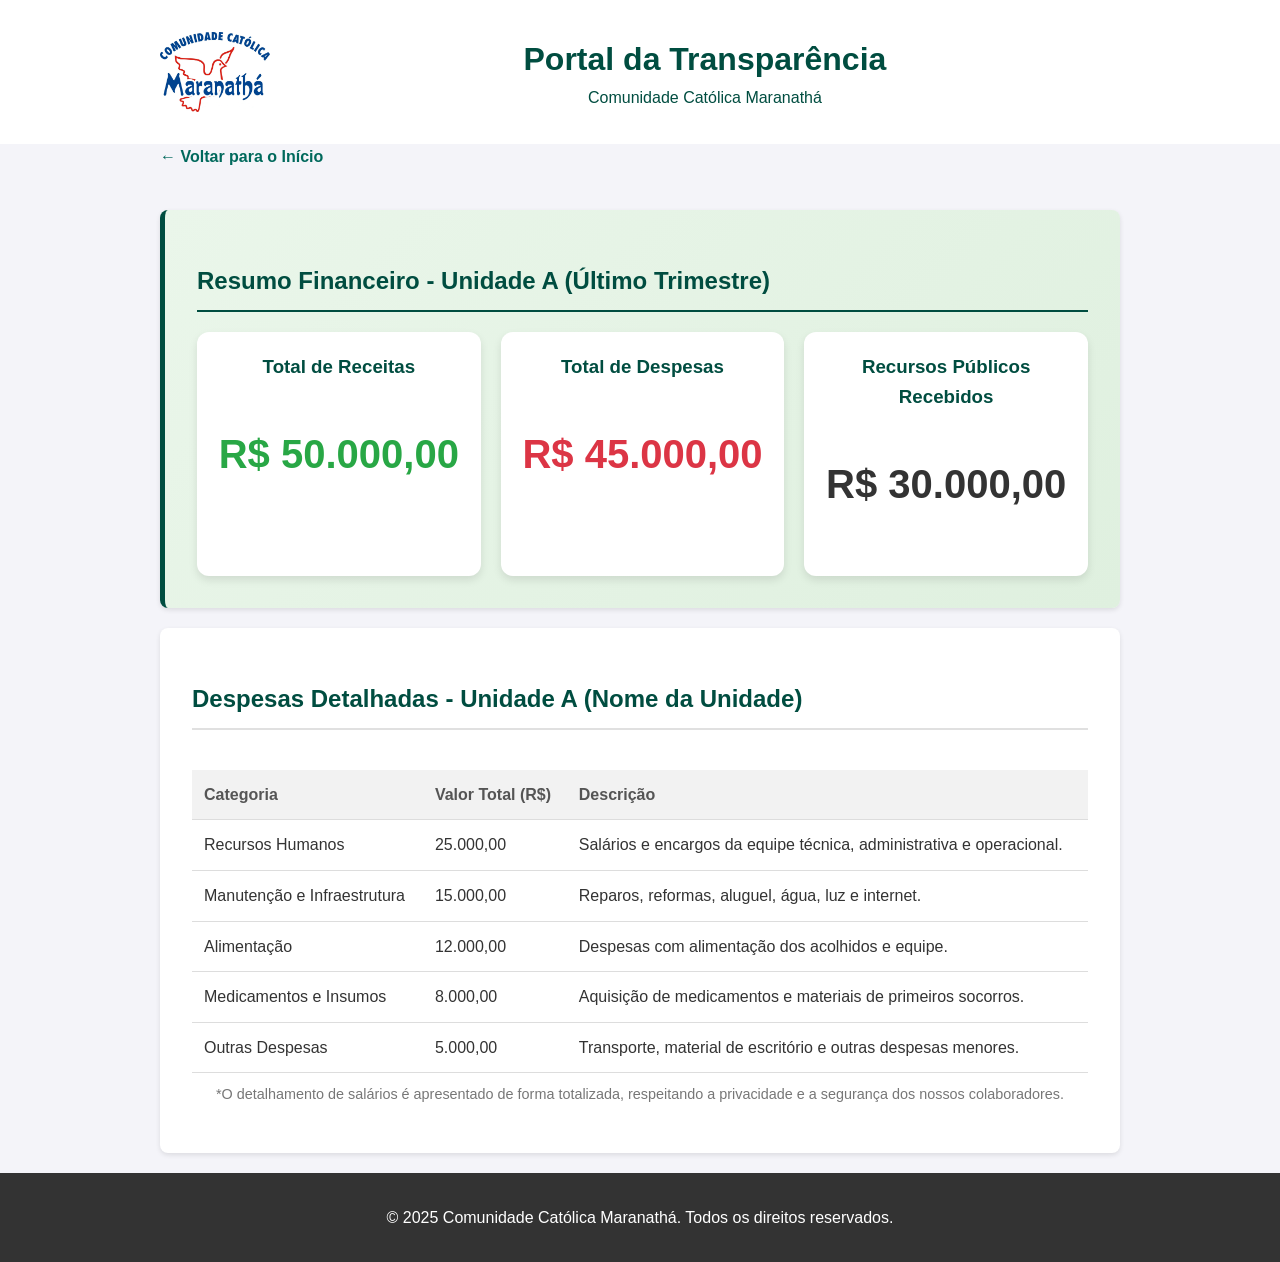
==== unidade-b.html @ f8cf5626 "primeiro dia" ====
<!DOCTYPE html>
<html lang="pt-BR">
<head>
    <meta charset="UTF-8">
    <meta name="viewport" content="width=device-width, initial-scale=1.0">
    <title>Unidade A - Portal da Transparência</title>
    <link rel="stylesheet" href="style.css">
</head>
<body>

    <header>
        <div class="header-content container">
            <img src="./logo.png" alt="Logo da Comunidade Católica Maranathá" class="logo">
            <div class="header-text">
                <h1>Portal da Transparência</h1>
                <p>Comunidade Católica Maranathá</p>
            </div>
        </div>
    </header>

    <main class="container">
        
        <a href="index.html" class="back-link">&larr; Voltar para o Início</a>

        <section class="summary-section">
            <h2>Resumo Financeiro - Unidade A (Último Trimestre)</h2>
            <div class="summary-grid">
                <div class="summary-card">
                    <h3>Total de Receitas</h3>
                    <p class="value green-text">R$ 50.000,00</p>
                </div>
                <div class="summary-card">
                    <h3>Total de Despesas</h3>
                    <p class="value red-text">R$ 45.000,00</p>
                </div>
                <div class="summary-card">
                    <h3>Recursos Públicos Recebidos</h3>
                    <p class="value">R$ 30.000,00</p>
                </div>
            </div>
        </section>

        <section class="details-section">
            <h2>Despesas Detalhadas - Unidade A (Nome da Unidade)</h2>
            <div class="table-container">
                <table>
                    <thead>
                        <tr>
                            <th>Categoria</th>
                            <th>Valor Total (R$)</th>
                            <th>Descrição</th>
                        </tr>
                    </thead>
                    <tbody>
                        <tr>
                            <td>Recursos Humanos</td>
                            <td>25.000,00</td>
                            <td>Salários e encargos da equipe técnica, administrativa e operacional.</td>
                        </tr>
                        <tr>
                            <td>Manutenção e Infraestrutura</td>
                            <td>15.000,00</td>
                            <td>Reparos, reformas, aluguel, água, luz e internet.</td>
                        </tr>
                        <tr>
                            <td>Alimentação</td>
                            <td>12.000,00</td>
                            <td>Despesas com alimentação dos acolhidos e equipe.</td>
                        </tr>
                        <tr>
                            <td>Medicamentos e Insumos</td>
                            <td>8.000,00</td>
                            <td>Aquisição de medicamentos e materiais de primeiros socorros.</td>
                        </tr>
                        <tr>
                            <td>Outras Despesas</td>
                            <td>5.000,00</td>
                            <td>Transporte, material de escritório e outras despesas menores.</td>
                        </tr>
                    </tbody>
                </table>
            </div>
            <p class="note">*O detalhamento de salários é apresentado de forma totalizada, respeitando a privacidade e a segurança dos nossos colaboradores.</p>
        </section>

    </main>

    <footer>
        <div class="container">
            <p>&copy; 2025 Comunidade Católica Maranathá. Todos os direitos reservados.</p>
        </div>
    </footer>

</body>
</html>
---- style.css ----
/* Estilos Globais */
body {
    font-family: Arial, sans-serif;
    line-height: 1.6;
    margin: 0;
    padding: 0;
    background-color: #f4f4f9;
    color: #333;
}

.container {
    max-width: 960px;
    margin: auto;
    padding: 0 20px;
}

/* Header */
header {
    background-color: #ffffff;
    padding: 2rem 0;
    text-align: center;
}

/* Estilos para o Cabeçalho com a Logo */
.header-content {
    display: flex;
    align-items: center;
    justify-content: flex-start;
    padding: 0 20px;
    text-align: left;
}

.header-content .header-text {
    text-align: center;
    flex-grow: 1;
}

.header-content .header-text h1,
.header-content .header-text p {
    margin: 0;
    color: #004d40;
}

.logo {
    height: 80px;
    margin-right: 20px;
}

/* Centraliza o conteúdo principal para telas menores */
@media (max-width: 768px) {
    .header-content {
        flex-direction: column;
        align-items: center;
        text-align: center;
    }
    .logo {
        margin-right: 0;
        margin-bottom: 10px;
    }
}

/* Seções */
section {
    background: #fff;
    padding: 2rem;
    margin: 20px 0;
    border-radius: 8px;
    box-shadow: 0 2px 5px rgba(0,0,0,0.1);
}

h2 {
    color: #004d40;
    border-bottom: 2px solid #e0e0e0;
    padding-bottom: 10px;
}

/* NOVO ESTILO PARA O MENU DE UNIDADES */
.unit-nav {
    margin: 20px 0;
    padding: 20px;
    background-color: #eaf6ea;
    border-radius: 8px;
    box-shadow: 0 2px 5px rgba(0,0,0,0.1);
}

.unit-nav h3 {
    margin-top: 0;
    color: #004d40;
    text-align: center;
}

.unit-nav ul {
    list-style: none;
    padding: 0;
    display: grid;
    grid-template-columns: repeat(auto-fit, minmax(200px, 1fr));
    gap: 15px;
}

.unit-nav a {
    display: block;
    text-decoration: none;
    background-color: #ffffff;
    color: #004d40;
    font-weight: bold;
    text-align: center;
    padding: 20px;
    border-radius: 8px;
    box-shadow: 0 2px 5px rgba(0,0,0,0.1);
    transition: transform 0.3s ease, box-shadow 0.3s ease;
}

.unit-nav a:hover {
    transform: translateY(-5px);
    box-shadow: 0 4px 10px rgba(0,0,0,0.2);
}

/* NOVO ESTILO PARA O QUADRO INFORMATIVO (summary-grid) */
.summary-section {
    background: linear-gradient(135deg, #eaf6ea, #dff0df);
    border-left: 5px solid #004d40;
}

.summary-section h2 {
    color: #004d40;
    border-bottom: 2px solid #004d40;
}

.summary-grid {
    display: grid;
    grid-template-columns: repeat(auto-fit, minmax(200px, 1fr));
    gap: 20px;
}

.summary-card {
    background: #fff;
    padding: 20px;
    border-radius: 12px;
    text-align: center;
    box-shadow: 0 4px 8px rgba(0,0,0,0.1);
    transition: transform 0.3s ease, box-shadow 0.3s ease;
}

.summary-card:hover {
    transform: translateY(-5px);
    box-shadow: 0 6px 12px rgba(0,0,0,0.2);
}

.summary-card h3 {
    margin: 0 0 10px 0;
    color: #004d40;
}

.summary-card .value {
    font-size: 2.5rem;
    font-weight: bold;
}

.green-text { color: #28a745; }
.red-text { color: #dc3545; }

/* Tabela de Despesas */
.table-container {
    overflow-x: auto;
}

table {
    width: 100%;
    border-collapse: collapse;
    margin-top: 20px;
}

table th, table td {
    text-align: left;
    padding: 12px;
    border-bottom: 1px solid #ddd;
}

table th {
    background-color: #f2f2f2;
    color: #555;
}

.note {
    font-size: 0.9em;
    color: #777;
    margin-top: 10px;
    text-align: center;
}

/* Botões (Links) */
.report-links {
    display: flex;
    flex-wrap: wrap;
    gap: 15px;
    justify-content: center;
}

.button {
    display: inline-block;
    background-color: #00695c;
    color: #fff;
    padding: 10px 20px;
    text-decoration: none;
    border-radius: 5px;
    transition: background-color 0.3s ease;
}

.button:hover {
    background-color: #004d40;
}

/* Footer */
footer {
    text-align: center;
    padding: 1rem 0;
    background-color: #333;
    color: #fff;
    margin-top: 20px;
}

/* Estilo para o link de voltar */
.back-link {
    display: inline-block;
    margin-bottom: 20px;
    color: #00695c;
    text-decoration: none;
    font-weight: bold;
}

.back-link:hover {
    text-decoration: underline;
}
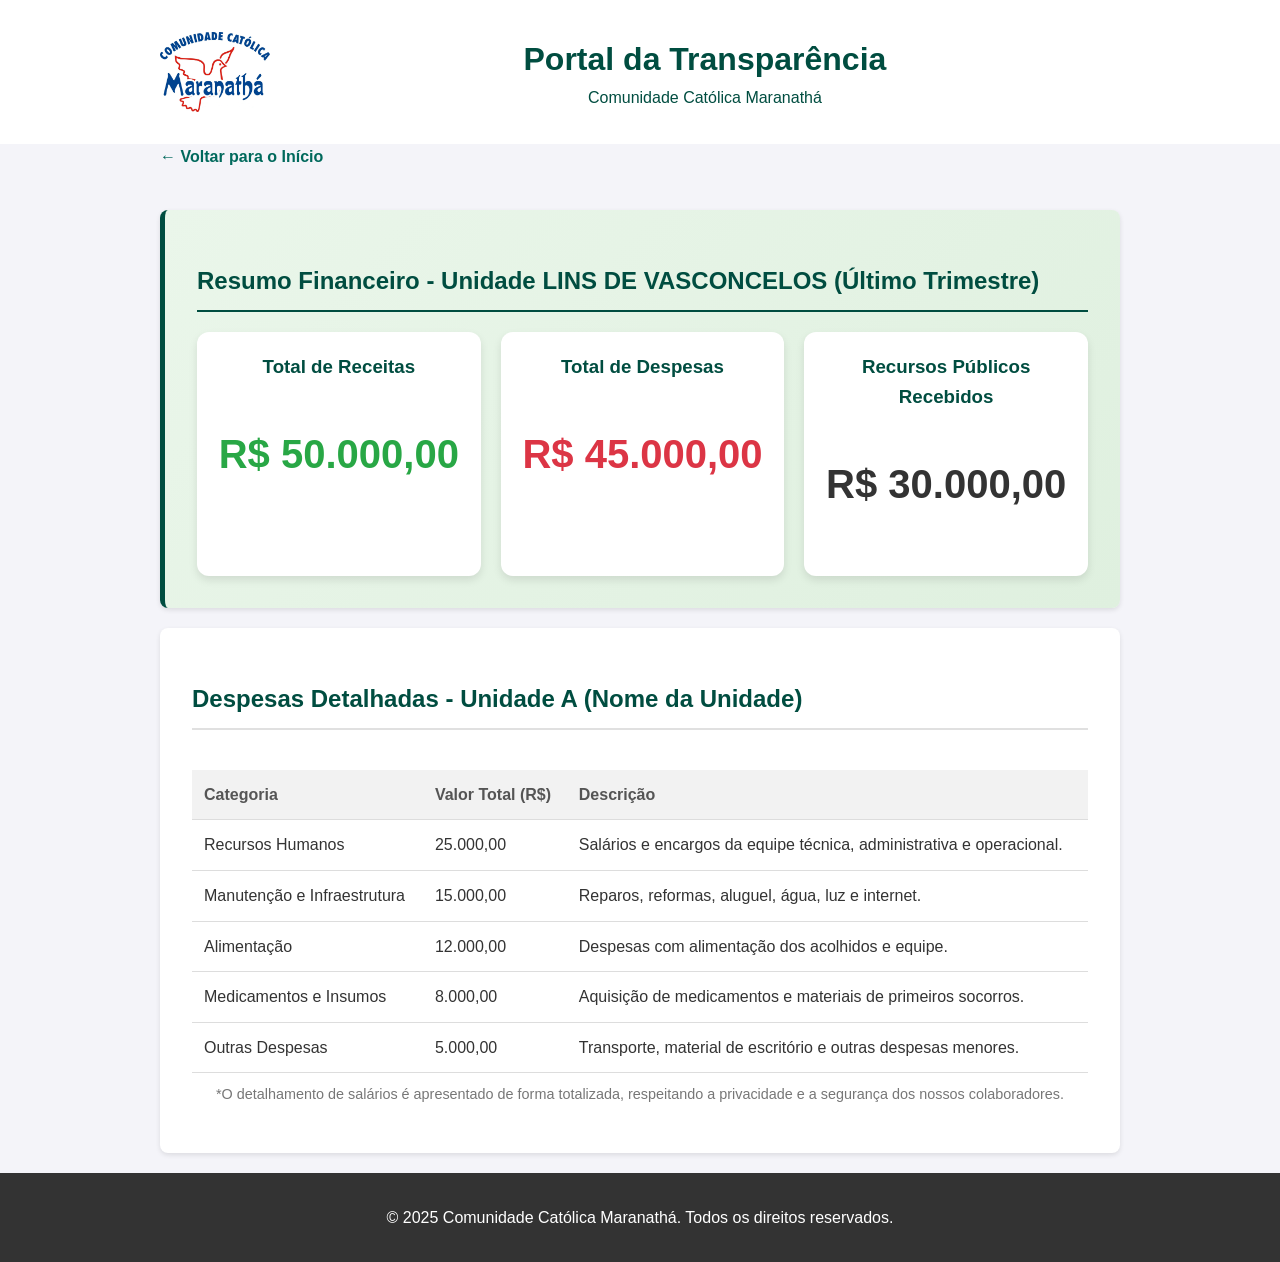
==== commit c1eaf627: "FALTA 2 UNIDADES" ====
--- a/unidade-b.html
+++ b/unidade-b.html
@@ -3,7 +3,7 @@
 <head>
     <meta charset="UTF-8">
     <meta name="viewport" content="width=device-width, initial-scale=1.0">
-    <title>Unidade A - Portal da Transparência</title>
+    <title>Unidade LINS DE VASCONCELOS - Portal da Transparência</title>
     <link rel="stylesheet" href="style.css">
 </head>
 <body>
@@ -23,7 +23,7 @@
         <a href="index.html" class="back-link">&larr; Voltar para o Início</a>
 
         <section class="summary-section">
-            <h2>Resumo Financeiro - Unidade A (Último Trimestre)</h2>
+            <h2>Resumo Financeiro - Unidade LINS DE VASCONCELOS (Último Trimestre)</h2>
             <div class="summary-grid">
                 <div class="summary-card">
                     <h3>Total de Receitas</h3>
